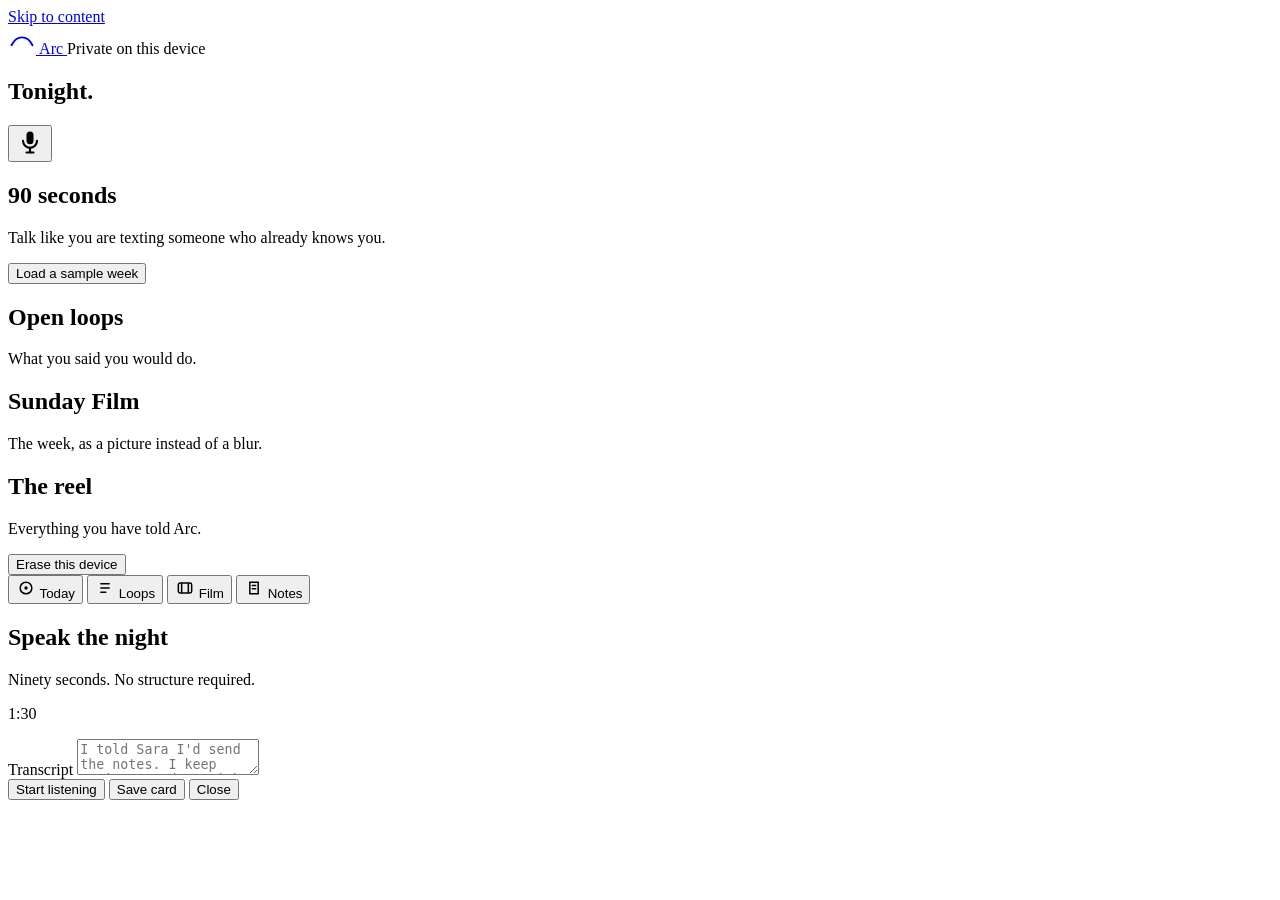
==== app.html @ 5ea53a2d "Add Arc landing page, app shell, and client logic" ====
<!DOCTYPE html>
<html lang="en">
<head>
  <meta charset="UTF-8" />
  <meta name="viewport" content="width=device-width, initial-scale=1" />
  <title>Arc</title>
  <meta name="description" content="Talk for 90 seconds. Arc keeps the plot." />
  <link rel="stylesheet" href="css/styles.css" />
  <link rel="icon" href="data:image/svg+xml,%3Csvg xmlns='http://www.w3.org/2000/svg' viewBox='0 0 32 32'%3E%3Cpath d='M4 22c6-12 18-12 24 0' fill='none' stroke='%232C2C2B' stroke-width='2.2' stroke-linecap='round'/%3E%3C/svg%3E" />
</head>
<body class="app-body">
  <a class="skip" href="#app-main">Skip to content</a>
  <div class="app-shell">
    <header class="app-top">
      <div class="wrap app-top-inner">
        <a class="wordmark" href="index.html" aria-label="Arc home">
          <svg width="28" height="28" viewBox="0 0 32 32" aria-hidden="true">
            <path d="M4 22c6-12 18-12 24 0" fill="none" stroke="currentColor" stroke-width="2.2" stroke-linecap="round"/>
          </svg>
          Arc
        </a>
        <span class="privacy-pill">Private on this device</span>
      </div>
    </header>

    <main id="app-main" class="app-main">
      <section id="view-today" class="view active">
        <div class="day-head">
          <div>
            <h1 id="greet-title">Tonight.</h1>
            <p id="greet-sub"></p>
          </div>
          <p class="meta" id="today-open"></p>
        </div>
        <div class="record-card">
          <button class="mic" id="btn-record" type="button" aria-label="Record tonight">
            <svg width="28" height="28" viewBox="0 0 24 24" fill="none" aria-hidden="true">
              <rect x="9" y="3" width="6" height="11" rx="3" fill="currentColor"/>
              <path d="M6 11a6 6 0 0 0 12 0" stroke="currentColor" stroke-width="1.8" stroke-linecap="round"/>
              <path d="M12 17v4M9 21h6" stroke="currentColor" stroke-width="1.8" stroke-linecap="round"/>
            </svg>
          </button>
          <h2>90 seconds</h2>
          <p>Talk like you are texting someone who already knows you.</p>
          <div class="toolbar" style="justify-content:center;">
            <button class="btn" id="btn-demo" type="button">Load a sample week</button>
          </div>
        </div>
        <div id="today-cards"></div>
      </section>

      <section id="view-loops" class="view">
        <div class="day-head">
          <div>
            <h1>Open loops</h1>
            <p>What you said you would do.</p>
          </div>
        </div>
        <div id="loops-list"></div>
      </section>

      <section id="view-film" class="view">
        <div class="day-head">
          <div>
            <h1>Sunday Film</h1>
            <p>The week, as a picture instead of a blur.</p>
          </div>
        </div>
        <div id="film-root"></div>
      </section>

      <section id="view-notes" class="view">
        <div class="day-head">
          <div>
            <h1>The reel</h1>
            <p>Everything you have told Arc.</p>
          </div>
        </div>
        <div class="toolbar">
          <button class="btn btn-danger" id="btn-clear" type="button">Erase this device</button>
        </div>
        <div id="notes-list"></div>
      </section>
    </main>

    <nav class="app-nav" aria-label="App">
      <button type="button" data-view="today" aria-current="page">
        <svg width="20" height="20" viewBox="0 0 24 24" fill="none" aria-hidden="true"><circle cx="12" cy="12" r="7" stroke="currentColor" stroke-width="1.8"/><circle cx="12" cy="12" r="2" fill="currentColor"/></svg>
        Today
      </button>
      <button type="button" data-view="loops">
        <svg width="20" height="20" viewBox="0 0 24 24" fill="none" aria-hidden="true"><path d="M7 7h10M7 12h10M7 17h6" stroke="currentColor" stroke-width="1.8" stroke-linecap="round"/></svg>
        Loops
      </button>
      <button type="button" data-view="film">
        <svg width="20" height="20" viewBox="0 0 24 24" fill="none" aria-hidden="true"><rect x="4" y="6" width="16" height="12" rx="2" stroke="currentColor" stroke-width="1.8"/><path d="M8 6v12M16 6v12" stroke="currentColor" stroke-width="1.8"/></svg>
        Film
      </button>
      <button type="button" data-view="notes">
        <svg width="20" height="20" viewBox="0 0 24 24" fill="none" aria-hidden="true"><path d="M7 5h10v14H7z" stroke="currentColor" stroke-width="1.8"/><path d="M10 9h4M10 13h4" stroke="currentColor" stroke-width="1.8" stroke-linecap="round"/></svg>
        Notes
      </button>
    </nav>
  </div>

  <div class="overlay" id="recorder" role="dialog" aria-modal="true" aria-labelledby="rec-title">
    <div class="sheet">
      <h2 id="rec-title">Speak the night</h2>
      <p class="meta">Ninety seconds. No structure required.</p>
      <div class="timer" id="timer">1:30</div>
      <p class="listening" id="listening" aria-live="polite"></p>
      <label class="meta" for="draft">Transcript</label>
      <textarea id="draft" placeholder="I told Sara I'd send the notes. I keep saying I'm done with this job…"></textarea>
      <div class="sheet-actions">
        <button class="btn btn-primary" id="btn-listen" type="button">Start listening</button>
        <button class="btn" id="btn-save" type="button">Save card</button>
        <button class="btn btn-ghost" id="btn-close" type="button">Close</button>
      </div>
    </div>
  </div>

  <script src="js/store.js"></script>
  <script src="js/extract.js"></script>
  <script src="js/film.js"></script>
  <script src="js/app.js"></script>
</body>
</html>
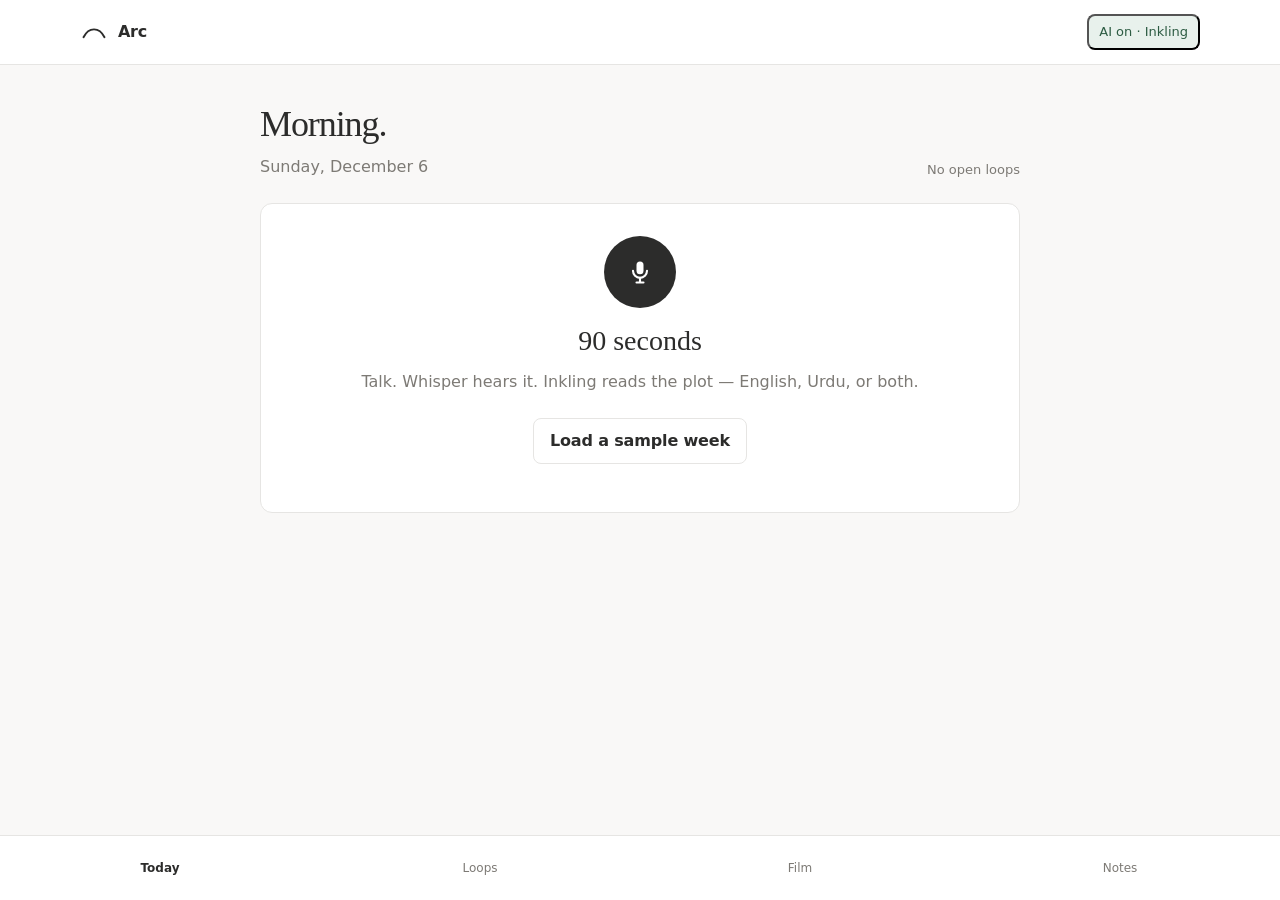
==== commit 0f682aef: "Update landing and app shell for Whisper, brief, and close-the-loop" ====
--- a/app.html
+++ b/app.html
@@ -19,11 +19,13 @@
           </svg>
           Arc
         </a>
-        <span class="privacy-pill">Private on this device</span>
+        <button class="privacy-pill" id="ai-status" type="button">AI on · Inkling</button>
       </div>
     </header>
 
     <main id="app-main" class="app-main">
+      <p class="receipt" id="receipt" hidden></p>
+
       <section id="view-today" class="view active">
         <div class="day-head">
           <div>
@@ -32,6 +34,7 @@
           </div>
           <p class="meta" id="today-open"></p>
         </div>
+        <div id="brief-root"></div>
         <div class="record-card">
           <button class="mic" id="btn-record" type="button" aria-label="Record tonight">
             <svg width="28" height="28" viewBox="0 0 24 24" fill="none" aria-hidden="true">
@@ -41,7 +44,7 @@
             </svg>
           </button>
           <h2>90 seconds</h2>
-          <p>Talk like you are texting someone who already knows you.</p>
+          <p>Talk. Whisper hears it. Inkling reads the plot — English, Urdu, or both.</p>
           <div class="toolbar" style="justify-content:center;">
             <button class="btn" id="btn-demo" type="button">Load a sample week</button>
           </div>
@@ -84,43 +87,66 @@
     </main>
 
     <nav class="app-nav" aria-label="App">
-      <button type="button" data-view="today" aria-current="page">
-        <svg width="20" height="20" viewBox="0 0 24 24" fill="none" aria-hidden="true"><circle cx="12" cy="12" r="7" stroke="currentColor" stroke-width="1.8"/><circle cx="12" cy="12" r="2" fill="currentColor"/></svg>
-        Today
-      </button>
-      <button type="button" data-view="loops">
-        <svg width="20" height="20" viewBox="0 0 24 24" fill="none" aria-hidden="true"><path d="M7 7h10M7 12h10M7 17h6" stroke="currentColor" stroke-width="1.8" stroke-linecap="round"/></svg>
-        Loops
-      </button>
-      <button type="button" data-view="film">
-        <svg width="20" height="20" viewBox="0 0 24 24" fill="none" aria-hidden="true"><rect x="4" y="6" width="16" height="12" rx="2" stroke="currentColor" stroke-width="1.8"/><path d="M8 6v12M16 6v12" stroke="currentColor" stroke-width="1.8"/></svg>
-        Film
-      </button>
-      <button type="button" data-view="notes">
-        <svg width="20" height="20" viewBox="0 0 24 24" fill="none" aria-hidden="true"><path d="M7 5h10v14H7z" stroke="currentColor" stroke-width="1.8"/><path d="M10 9h4M10 13h4" stroke="currentColor" stroke-width="1.8" stroke-linecap="round"/></svg>
-        Notes
-      </button>
+      <button type="button" data-view="today" aria-current="page">Today</button>
+      <button type="button" data-view="loops">Loops</button>
+      <button type="button" data-view="film">Film</button>
+      <button type="button" data-view="notes">Notes</button>
     </nav>
   </div>
 
   <div class="overlay" id="recorder" role="dialog" aria-modal="true" aria-labelledby="rec-title">
     <div class="sheet">
       <h2 id="rec-title">Speak the night</h2>
-      <p class="meta">Ninety seconds. No structure required.</p>
+      <p class="meta">Ninety seconds. Whisper transcribes. Inkling reads.</p>
       <div class="timer" id="timer">1:30</div>
       <p class="listening" id="listening" aria-live="polite"></p>
       <label class="meta" for="draft">Transcript</label>
-      <textarea id="draft" placeholder="I told Sara I'd send the notes. I keep saying I'm done with this job…"></textarea>
+      <textarea id="draft" placeholder="I told Sara I'd send the notes…"></textarea>
       <div class="sheet-actions">
-        <button class="btn btn-primary" id="btn-listen" type="button">Start listening</button>
+        <button class="btn btn-primary" id="btn-listen" type="button">Start recording</button>
         <button class="btn" id="btn-save" type="button">Save card</button>
         <button class="btn btn-ghost" id="btn-close" type="button">Close</button>
       </div>
     </div>
   </div>
 
+  <div class="overlay" id="settings" role="dialog" aria-modal="true" aria-labelledby="settings-title">
+    <div class="sheet">
+      <h2 id="settings-title">Connect AI</h2>
+      <p class="meta" id="settings-msg">OpenRouter + Inkling. Key stays in .env or Settings. Never committed.</p>
+      <label class="meta" for="ai-provider">Provider</label>
+      <select id="ai-provider">
+        <option value="openrouter" selected>OpenRouter</option>
+        <option value="openai">OpenAI</option>
+        <option value="groq">Groq</option>
+        <option value="anthropic">Anthropic</option>
+      </select>
+      <label class="meta" for="ai-model">Model</label>
+      <input id="ai-model" type="text" value="thinkingmachines/inkling:free" autocomplete="off" />
+      <label class="meta" for="ai-key">API key (optional if .env is set)</label>
+      <input id="ai-key" type="password" placeholder="sk-or-v1-…" autocomplete="off" />
+      <div class="sheet-actions">
+        <button class="btn btn-primary" id="btn-save-settings" type="button">Save</button>
+        <button class="btn btn-ghost" id="btn-close-settings" type="button">Close</button>
+      </div>
+    </div>
+  </div>
+
+  <div class="overlay" id="close-loop" role="dialog" aria-modal="true" aria-labelledby="close-title">
+    <div class="sheet">
+      <h2 id="close-title">Did you send it?</h2>
+      <p class="meta" id="close-copy"></p>
+      <textarea id="close-draft" hidden></textarea>
+      <div class="sheet-actions">
+        <button class="btn btn-primary" id="btn-sent" type="button">Yes, mark done</button>
+        <button class="btn" id="btn-draft-close" type="button">Draft the text</button>
+        <button class="btn btn-ghost" id="btn-cancel-close" type="button">Not yet</button>
+      </div>
+    </div>
+  </div>
+
   <script src="js/store.js"></script>
-  <script src="js/extract.js"></script>
+  <script src="js/ai.js"></script>
   <script src="js/film.js"></script>
   <script src="js/app.js"></script>
 </body>
--- a/css/styles.css
+++ b/css/styles.css
@@ -0,0 +1,672 @@
+:root {
+  --text: #2c2c2b;
+  --muted: #7d7a75;
+  --canvas: #ffffff;
+  --soft: #f9f8f7;
+  --secondary: #f0efed;
+  --border: #e6e5e3;
+  --blue: #2783de;
+  --blue-soft: #e5f2fc;
+  --green: #46a171;
+  --green-soft: #e8f1ec;
+  --orange: #d5803b;
+  --orange-soft: #fbebde;
+  --red: #e56458;
+  --red-soft: #fce9e7;
+  --serif: Georgia, "Times New Roman", Times, serif;
+  --sans: ui-sans-serif, system-ui, -apple-system, "Segoe UI", Roboto, Helvetica, Arial, sans-serif;
+  --radius: 8px;
+  --radius-lg: 12px;
+  --shadow: 0 1px 2px rgba(0, 0, 0, 0.05), 0 4px 12px rgba(0, 0, 0, 0.04);
+  --gutter: 48px;
+  --max: 1120px;
+  --measure: 720px;
+}
+
+* { box-sizing: border-box; }
+html { scroll-behavior: smooth; }
+html, body { margin: 0; padding: 0; }
+body {
+  font-family: var(--sans);
+  font-size: 16px;
+  line-height: 1.5;
+  color: var(--text);
+  background: var(--canvas);
+  min-height: 100vh;
+}
+
+img { max-width: 100%; display: block; }
+a { color: inherit; }
+button, input, textarea { font: inherit; color: inherit; }
+button { cursor: pointer; }
+
+.skip {
+  position: absolute;
+  left: -999px;
+  top: 8px;
+  background: var(--text);
+  color: #fff;
+  padding: 8px 12px;
+  z-index: 100;
+}
+.skip:focus { left: 8px; }
+
+:focus-visible {
+  outline: 2px solid var(--blue);
+  outline-offset: 3px;
+}
+
+.wrap {
+  width: min(var(--max), calc(100% - var(--gutter) * 2));
+  margin-inline: auto;
+}
+.measure { max-width: var(--measure); }
+
+.site-nav {
+  display: flex;
+  align-items: center;
+  justify-content: space-between;
+  padding: 20px 0;
+  gap: 16px;
+}
+.wordmark {
+  display: inline-flex;
+  align-items: center;
+  gap: 10px;
+  text-decoration: none;
+  font-weight: 600;
+  letter-spacing: -0.02em;
+  min-height: 44px;
+}
+.wordmark svg { display: block; }
+.nav-links {
+  display: flex;
+  align-items: center;
+  gap: 8px;
+}
+.nav-links a {
+  text-decoration: none;
+  color: var(--muted);
+  padding: 10px 12px;
+  min-height: 44px;
+  display: inline-flex;
+  align-items: center;
+}
+.nav-links a:hover { color: var(--text); }
+
+.btn {
+  display: inline-flex;
+  align-items: center;
+  justify-content: center;
+  gap: 8px;
+  min-height: 44px;
+  padding: 10px 16px;
+  border-radius: var(--radius);
+  border: 1px solid var(--border);
+  background: var(--canvas);
+  text-decoration: none;
+  font-weight: 550;
+  letter-spacing: -0.01em;
+}
+.btn:hover { background: var(--soft); }
+.btn-primary {
+  background: var(--text);
+  color: #fff;
+  border-color: var(--text);
+}
+.btn-primary:hover { background: #1a1a19; }
+.btn-blue {
+  background: var(--blue);
+  color: #fff;
+  border-color: var(--blue);
+}
+.btn-blue:hover { filter: brightness(0.96); }
+.btn-ghost {
+  background: transparent;
+  border-color: transparent;
+  color: var(--muted);
+}
+.btn-ghost:hover { color: var(--text); background: var(--soft); }
+.btn-danger {
+  background: var(--red-soft);
+  border-color: transparent;
+  color: var(--red);
+}
+.btn[disabled] { opacity: 0.5; cursor: not-allowed; }
+
+.hero {
+  padding: 48px 0 32px;
+}
+.kicker {
+  font-size: 13px;
+  letter-spacing: 0.12em;
+  text-transform: uppercase;
+  color: var(--muted);
+  margin: 0 0 16px;
+}
+.display {
+  font-family: var(--serif);
+  font-weight: 400;
+  font-size: clamp(40px, 6vw, 72px);
+  line-height: 1.08;
+  letter-spacing: -0.03em;
+  margin: 0 0 16px;
+}
+.lede {
+  font-size: 20px;
+  line-height: 1.45;
+  color: var(--muted);
+  max-width: 34em;
+  margin: 0 0 32px;
+}
+.hero-actions {
+  display: flex;
+  flex-wrap: wrap;
+  gap: 12px;
+  margin-bottom: 48px;
+}
+.hero-frame {
+  border-radius: var(--radius-lg);
+  overflow: hidden;
+  border: 1px solid var(--border);
+  min-height: 280px;
+  background:
+    radial-gradient(ellipse at 72% 38%, rgba(196, 165, 116, 0.45), transparent 42%),
+    linear-gradient(180deg, #1c2430 0%, #12161c 100%);
+}
+.hero-frame img {
+  width: 100%;
+  height: auto;
+  aspect-ratio: 16 / 9;
+  object-fit: cover;
+}
+.caption {
+  font-size: 14px;
+  color: var(--muted);
+  margin: 12px 0 0;
+}
+
+.section {
+  padding: 80px 0;
+  border-top: 1px solid var(--border);
+}
+.section h2 {
+  font-family: var(--serif);
+  font-size: clamp(28px, 3.4vw, 40px);
+  font-weight: 400;
+  letter-spacing: -0.02em;
+  line-height: 1.2;
+  margin: 0 0 12px;
+}
+.section .sub {
+  color: var(--muted);
+  margin: 0 0 40px;
+  max-width: 40em;
+}
+
+.split {
+  display: grid;
+  grid-template-columns: 1fr 1fr;
+  gap: 64px;
+  align-items: center;
+}
+.split img {
+  width: 100%;
+  border-radius: var(--radius-lg);
+  border: 1px solid var(--border);
+  aspect-ratio: 16 / 9;
+  object-fit: cover;
+}
+.split-copy h3 {
+  font-size: 22px;
+  letter-spacing: -0.02em;
+  margin: 0 0 8px;
+}
+.split-copy p { margin: 0; color: var(--muted); }
+
+.ritual-list {
+  display: grid;
+  gap: 16px;
+}
+.ritual {
+  display: grid;
+  grid-template-columns: 88px 1fr;
+  gap: 24px;
+  padding: 24px 0;
+  border-bottom: 1px solid var(--border);
+}
+.ritual:first-child { padding-top: 0; }
+.ritual:last-child { border-bottom: 0; padding-bottom: 0; }
+.ritual-index {
+  font-family: var(--serif);
+  font-size: 28px;
+  color: var(--muted);
+}
+.ritual h3 {
+  margin: 0 0 8px;
+  font-size: 22px;
+  letter-spacing: -0.02em;
+}
+.ritual p { margin: 0; color: var(--muted); }
+
+.steps {
+  display: grid;
+  grid-template-columns: repeat(3, 1fr);
+  gap: 24px;
+}
+.step {
+  background: var(--soft);
+  border: 1px solid var(--border);
+  border-radius: var(--radius-lg);
+  padding: 24px;
+  min-height: 180px;
+}
+.step span {
+  display: block;
+  font-size: 13px;
+  letter-spacing: 0.08em;
+  text-transform: uppercase;
+  color: var(--muted);
+  margin-bottom: 16px;
+}
+.step h3 {
+  margin: 0 0 8px;
+  font-size: 18px;
+}
+.step p { margin: 0; color: var(--muted); font-size: 15px; }
+
+.not-grid {
+  display: grid;
+  grid-template-columns: 1fr 1fr;
+  gap: 16px;
+}
+.not-item {
+  border: 1px solid var(--border);
+  border-radius: var(--radius-lg);
+  padding: 24px;
+}
+.not-item strong {
+  display: block;
+  margin-bottom: 8px;
+}
+.not-item p { margin: 0; color: var(--muted); }
+
+.price-row {
+  display: grid;
+  grid-template-columns: 1.2fr 1fr;
+  gap: 16px;
+  align-items: stretch;
+}
+.price {
+  border: 1px solid var(--border);
+  border-radius: var(--radius-lg);
+  padding: 32px;
+  background: var(--canvas);
+}
+.price.featured {
+  background: var(--soft);
+}
+.price h3 { margin: 0 0 8px; font-size: 20px; }
+.amount {
+  font-family: var(--serif);
+  font-size: 48px;
+  letter-spacing: -0.03em;
+  margin: 16px 0;
+}
+.amount span {
+  font-family: var(--sans);
+  font-size: 16px;
+  color: var(--muted);
+}
+.price ul {
+  margin: 0;
+  padding: 0;
+  list-style: none;
+  display: grid;
+  gap: 10px;
+  color: var(--muted);
+}
+.price ul li::before {
+  content: "— ";
+  color: var(--text);
+}
+
+.band {
+  background: var(--soft);
+  border-top: 1px solid var(--border);
+  border-bottom: 1px solid var(--border);
+}
+.cta-final {
+  padding: 96px 0;
+  text-align: left;
+}
+
+.site-footer {
+  padding: 32px 0 48px;
+  color: var(--muted);
+  font-size: 14px;
+  display: flex;
+  justify-content: space-between;
+  gap: 16px;
+  flex-wrap: wrap;
+}
+
+.app-body { background: var(--soft); }
+.app-shell {
+  min-height: 100vh;
+  display: grid;
+  grid-template-rows: auto 1fr auto;
+}
+.app-top {
+  background: var(--canvas);
+  border-bottom: 1px solid var(--border);
+}
+.app-top-inner {
+  display: flex;
+  align-items: center;
+  justify-content: space-between;
+  min-height: 64px;
+  gap: 16px;
+}
+.privacy-pill {
+  font-size: 13px;
+  background: var(--green-soft);
+  color: #2d5c43;
+  padding: 6px 10px;
+  border-radius: var(--radius);
+}
+.app-main {
+  width: min(760px, calc(100% - 48px));
+  margin: 32px auto 96px;
+}
+.app-nav {
+  position: sticky;
+  bottom: 0;
+  background: var(--canvas);
+  border-top: 1px solid var(--border);
+  display: grid;
+  grid-template-columns: repeat(4, 1fr);
+}
+.app-nav button {
+  background: none;
+  border: 0;
+  min-height: 64px;
+  color: var(--muted);
+  display: flex;
+  flex-direction: column;
+  align-items: center;
+  justify-content: center;
+  gap: 4px;
+  font-size: 12px;
+}
+.app-nav button[aria-current="page"] {
+  color: var(--text);
+  font-weight: 600;
+}
+.app-nav svg { display: block; }
+
+.view { display: none; }
+.view.active { display: block; }
+
+.day-head {
+  display: flex;
+  justify-content: space-between;
+  align-items: flex-end;
+  gap: 16px;
+  margin-bottom: 24px;
+}
+.day-head h1 {
+  font-family: var(--serif);
+  font-size: 36px;
+  font-weight: 400;
+  letter-spacing: -0.03em;
+  margin: 0;
+}
+.day-head p { margin: 4px 0 0; color: var(--muted); }
+
+.record-card {
+  background: var(--canvas);
+  border: 1px solid var(--border);
+  border-radius: var(--radius-lg);
+  padding: 32px;
+  text-align: center;
+  margin-bottom: 16px;
+}
+.record-card h2 {
+  font-family: var(--serif);
+  font-weight: 400;
+  font-size: 28px;
+  margin: 0 0 8px;
+}
+.record-card p { margin: 0 0 24px; color: var(--muted); }
+.mic {
+  width: 72px;
+  height: 72px;
+  border-radius: 50%;
+  border: 0;
+  background: var(--text);
+  color: #fff;
+  display: inline-flex;
+  align-items: center;
+  justify-content: center;
+  margin-bottom: 12px;
+}
+.mic:hover { background: #1a1a19; }
+
+.card {
+  background: var(--canvas);
+  border: 1px solid var(--border);
+  border-radius: var(--radius-lg);
+  padding: 24px;
+  margin-bottom: 16px;
+}
+.card h3 {
+  margin: 0 0 8px;
+  font-size: 18px;
+  letter-spacing: -0.02em;
+}
+.meta {
+  font-size: 13px;
+  color: var(--muted);
+  margin: 0 0 12px;
+}
+.chips {
+  display: flex;
+  flex-wrap: wrap;
+  gap: 8px;
+  margin-top: 12px;
+}
+.chip {
+  font-size: 13px;
+  padding: 6px 10px;
+  border-radius: var(--radius);
+  background: var(--secondary);
+  color: var(--text);
+}
+.chip.person { background: var(--blue-soft); }
+.chip.loop { background: var(--orange-soft); }
+.chip.want { background: var(--green-soft); }
+
+.loop {
+  display: grid;
+  grid-template-columns: 1fr auto;
+  gap: 16px;
+  align-items: start;
+}
+.loop p { margin: 0 0 8px; }
+.loop-actions {
+  display: flex;
+  flex-wrap: wrap;
+  gap: 8px;
+}
+.age {
+  font-size: 13px;
+  color: var(--muted);
+}
+.age.stale { color: var(--orange); }
+.age.overdue { color: var(--red); }
+.loop.closed { opacity: 0.55; }
+.loop.closed p { text-decoration: line-through; }
+
+.film {
+  background: var(--canvas);
+  border: 1px solid var(--border);
+  border-radius: var(--radius-lg);
+  overflow: hidden;
+}
+.film-hero {
+  padding: 40px 32px 24px;
+  background-color: #1c2430;
+  background-image:
+    linear-gradient(180deg, rgba(18, 22, 28, 0.15), rgba(18, 22, 28, 0.55)),
+    url("../assets/hero.jpg");
+  background-position: center;
+  background-size: cover;
+  color: #fff;
+  min-height: 220px;
+  display: flex;
+  flex-direction: column;
+  justify-content: flex-end;
+}
+.film-hero h2 {
+  font-family: var(--serif);
+  font-size: 32px;
+  font-weight: 400;
+  margin: 0 0 8px;
+  text-shadow: 0 1px 2px rgba(0,0,0,.35);
+}
+.film-hero p {
+  margin: 0;
+  color: rgba(255,255,255,.9);
+}
+.film-body { padding: 8px 32px 32px; }
+.scene {
+  padding: 20px 0;
+  border-bottom: 1px solid var(--border);
+}
+.scene:last-child { border-bottom: 0; }
+.scene h3 {
+  font-size: 13px;
+  letter-spacing: 0.08em;
+  text-transform: uppercase;
+  color: var(--muted);
+  margin: 0 0 8px;
+  font-weight: 600;
+}
+.scene p { margin: 0; }
+
+.empty {
+  text-align: center;
+  padding: 48px 24px;
+  color: var(--muted);
+}
+.empty h2 {
+  font-family: var(--serif);
+  color: var(--text);
+  font-weight: 400;
+  margin: 0 0 8px;
+}
+
+.overlay {
+  position: fixed;
+  inset: 0;
+  background: rgba(44, 44, 43, 0.4);
+  display: none;
+  align-items: flex-end;
+  justify-content: center;
+  z-index: 20;
+  padding: 16px;
+}
+.overlay.open { display: flex; }
+.sheet {
+  background: var(--canvas);
+  width: min(640px, 100%);
+  border-radius: var(--radius-lg);
+  padding: 24px;
+  max-height: min(90vh, 720px);
+  overflow: auto;
+}
+.sheet h2 {
+  font-family: var(--serif);
+  font-weight: 400;
+  font-size: 28px;
+  margin: 0 0 8px;
+}
+.timer {
+  font-family: var(--serif);
+  font-size: 48px;
+  letter-spacing: -0.03em;
+  margin: 12px 0 16px;
+}
+.listening {
+  color: var(--red);
+  font-size: 14px;
+  min-height: 20px;
+}
+textarea {
+  width: 100%;
+  min-height: 160px;
+  border: 1px solid var(--border);
+  border-radius: var(--radius);
+  padding: 12px;
+  background: var(--soft);
+  resize: vertical;
+}
+.sheet-actions {
+  display: flex;
+  flex-wrap: wrap;
+  gap: 8px;
+  margin-top: 16px;
+}
+
+.note-text {
+  white-space: pre-wrap;
+  margin: 0;
+}
+.toolbar {
+  display: flex;
+  flex-wrap: wrap;
+  gap: 8px;
+  margin-bottom: 16px;
+}
+
+@media (max-width: 800px) {
+  :root { --gutter: 20px; }
+  .split, .steps, .not-grid, .price-row { grid-template-columns: 1fr; }
+  .ritual { grid-template-columns: 48px 1fr; gap: 12px; }
+  .hero { padding-top: 24px; }
+  .section { padding: 56px 0; }
+  .app-main { width: min(760px, calc(100% - 32px)); margin-top: 20px; }
+  .film-hero, .film-body, .record-card, .card { padding-left: 20px; padding-right: 20px; }
+  .nav-links .hide-sm { display: none; }
+  .loop { grid-template-columns: 1fr; }
+}
+
+@media (prefers-color-scheme: dark) {
+  :root {
+    --text: #ffffff;
+    --muted: rgba(255, 255, 255, 0.65);
+    --canvas: #191919;
+    --soft: #202020;
+    --secondary: #383836;
+    --border: rgba(255, 255, 255, 0.2);
+    --blue: #5e9fe8;
+    --blue-soft: rgba(94, 159, 232, 0.12);
+    --green: #72bc8f;
+    --green-soft: rgba(114, 188, 143, 0.12);
+    --orange: #de9255;
+    --orange-soft: rgba(222, 146, 85, 0.12);
+    --red: #e97366;
+    --red-soft: rgba(233, 115, 102, 0.12);
+  }
+  body { background: var(--canvas); }
+  .btn-primary, .mic { background: #fff; color: #191919; border-color: #fff; }
+  .btn-primary:hover, .mic:hover { background: #f0efed; }
+  .privacy-pill { background: var(--green-soft); color: var(--green); }
+  .film-hero { color: #fff; }
+}
+
+@media (prefers-reduced-motion: reduce) {
+  html { scroll-behavior: auto; }
+  * { animation: none !important; transition: none !important; }
+}
